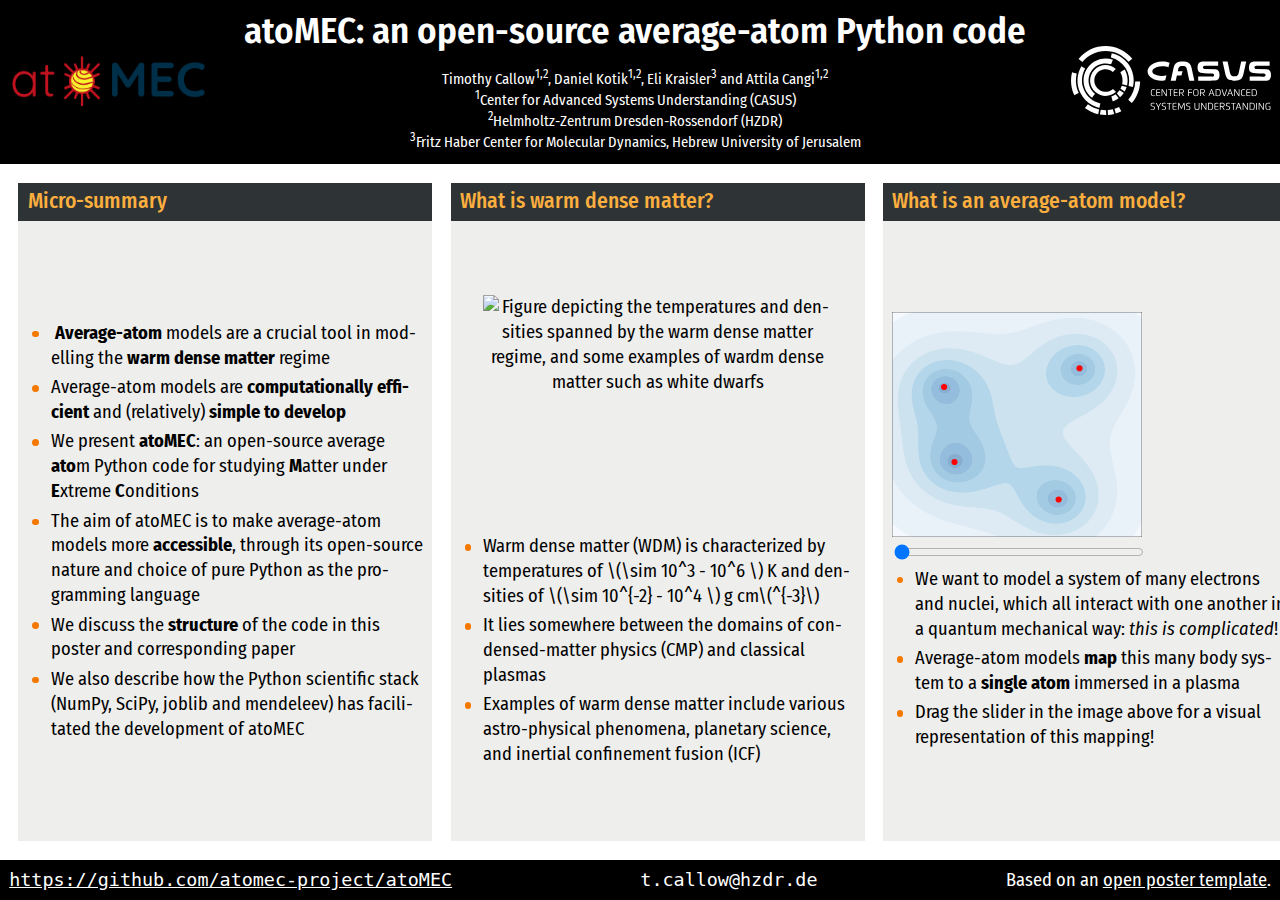
==== scipy-poster/atoMEC.html @ 8473c4ed "Rename index.html to atoMEC.html and update index" ====
<!DOCTYPE html>
<html lang="en">
  <head>
    <meta charset="utf-8">
    <title>atoMEC: an open-source average-atom Python code</title>
    <link rel="stylesheet" href="poster.css">
    <meta name="viewport" content="height=device-height, width=device-width, initial-scale=1">
    <!-- Based on a poster template from https://github.com/cpitclaudel/academic-poster-template -->

    <script type="text/javascript" id="MathJax-script" async src="https://cdn.jsdelivr.net/npm/mathjax@3/es5/tex-mml-chtml.js"></script>
    
    <link href="https://fonts.googleapis.com/css2?family=Fira+Sans+Condensed:ital,wght@0,400;0,500;0,600;0,700;1,400;1,500;1,600;1,700&amp;family=Ubuntu+Mono:ital,wght@0,400;0,700;1,400;1,700&amp;display=swap" rel="stylesheet">
    
    <style type="text/css">
      html { font-size: 1.15rem }
    </style>
  </head>

  <body vocab="http://schema.org/" typeof="ScholarlyArticle">
    <header role="banner">
      <aside>
	<a href="https://github.com/atomec-project/atoMEC"><img src="logos/atoMEC_horizontal1.png" alt="atoMEC logo" style="width:200px"></a>
      </aside>
      <div>
	<h1 property="headline">atoMEC: an open-source average-atom Python code</h1>
        <address>
	  <a property="author">Timothy Callow<sup>1,2</sup></1,2>, Daniel Kotik<sup>1,2</sup></1,2>, Eli Kraisler<sup>3</sup></3> and Attila Cangi<sup>1,2</sup></1,2>
<br />  <sup>1</sup><a property="sourceOrganization">Center for Advanced Systems Understanding (CASUS)</1>
<br />  <sup>2</sup><a property="sourceOrganization">Helmholtz-Zentrum Dresden-Rossendorf (HZDR)</2>
<br />  <sup>3</sup><a property="sourceOrganization">Fritz Haber Center for Molecular Dynamics, Hebrew University of Jerusalem</3>
</address>
<span class="publication-info">
  <span property="publisher">Unpublished</span>,
  <time pubdate property="datePublished" datetime="2020-09-08">September 8, 2020</time>
</span>
</div>
<aside>
  <a href="https://www.casus.science/"><img style="background: black; width:200px" src="logos/Logo_CASUS_weiss.svg" alt="CASUS logo"></a>
</aside>
</header>

<! -- Adam is really cool and he made this slider and I owe him a couple of beers -->
<main property="articleBody">




  <article>
    <header><h3>Micro-summary</h3></header>

    <ul>
      <li><strong> Average-atom </strong> models are a crucial tool in modelling the <strong> warm dense matter </strong> regime
      <li>Average-atom models are <strong> computationally efficient </strong> and (relatively) <strong> simple to develop </strong>
      <li>We present <strong>atoMEC</strong>: an open-source average <strong>ato</strong>m Python code for studying <strong>M</strong>atter under <strong>E</strong>xtreme <strong>C</strong>onditions
      <li>The aim of atoMEC is to make average-atom models more <strong>accessible</strong>, through its open-source nature and choice of pure Python as the programming language
      <li>We discuss the <strong>structure</strong> of the code in this poster and corresponding paper
      <li>We also describe how the Python scientific stack (NumPy, SciPy, joblib and mendeleev) has facilitated the development of atoMEC
    </ul>

  </article>

  <article><header><h3>What is warm dense matter?</h3></header>

    <figure>
      <img src="figures/WDM_figure.svg" width="350" alt="Figure depicting the temperatures and densities spanned by the warm dense matter regime, and some examples of wardm dense matter such as white dwarfs" style="width:350px">

    </figure>

      <ul>
	<li>Warm dense matter (WDM) is characterized by temperatures of \(\sim 10^3 - 10^6 \) K and densities of \(\sim 10^{-2} - 10^4 \) g cm\(^{-3}\)</li>
	<li>It lies somewhere between the domains of condensed-matter physics (CMP) and classical plasmas</li>
	<li>Examples of warm dense matter include various astro-physical phenomena, planetary science, and inertial confinement fusion (ICF)</li>
      </ul>    
  </article>

</article>




<article>
  <header><h3>What is an average-atom model?</h3></header>

    <body>

      <div>

	<div class="pictures" style="min-height: 230px; position: relative">
	  <img id="picture1" src="figures/voronoi_AA.svg"       width="250" style="position: absolute; clip: rect(0px,0px,auto,auto)" alt="Figure visualizing the average-atom concept"></img>
	  <img id="picture2" src="figures/voronoi_MB.svg"   width="250" style="position: absolute; clip: rect(0px,auto,auto,0px)" alt="Figure depecting a many-body system of interacting electrons and nuclei"></img>
	</div >

	<input
	  type="range"
	  min="0"
	  max="100"
	  value="0"
	  class="slider"
	  id="Range1"
	  style="width:250px"
	  onmousemove="handleSlideRange(this)"
	  onChange="handleSlideRange(this)"
	  >
	<ul>
	  <li>We want to model a system of many electrons and nuclei, which all interact with one another in a quantum mechanical way: <em>this is complicated</em>!
	  <li>Average-atom models <strong>map</strong> this many body system to a <strong>single atom</strong> immersed in a plasma</li>
	  <li>Drag the slider in the image above for a visual representation of this mapping!
	</ul>
      </div>
    </body>

</article>

<article>
  <header><h3>Structural markup</h3></header>

  <p>The following markup is useful to structure content blocks:</p>
  <ul>
    <li>
      <code>&lt;<a href="https://developer.mozilla.org/en-US/docs/Web/HTML/Element/p">p</a>&gt;</code>
      <p style="margin: 0">Paragraphs</p>
      <code>&lt;/<a href="https://developer.mozilla.org/en-US/docs/Web/HTML/Element/p">p</a>&gt;</code>
    </li>

    <li>
      <code>&lt;<a href="https://developer.mozilla.org/en-US/docs/Web/HTML/Element/ul">ul</a>&gt;</code>
      <ul>
	<li><code>&lt;<a href="https://developer.mozilla.org/en-US/docs/Web/HTML/Element/li">li</a>&gt;</code>…<code>&lt;/<a href="https://developer.mozilla.org/en-US/docs/Web/HTML/Element/li">li</a>&gt;</code></li>
      </ul>
      <code>&lt;/<a href="https://developer.mozilla.org/en-US/docs/Web/HTML/Element/ul">ul</a>&gt;</code> (Plain lists)
    </li>

    <li>
      <code>&lt;<a href="https://developer.mozilla.org/en-US/docs/Web/HTML/Element/ol">ol</a>&gt;</code>
      <ol>
	<li><code>&lt;<a href="https://developer.mozilla.org/en-US/docs/Web/HTML/Element/li">li</a>&gt;</code>…<code>&lt;/<a href="https://developer.mozilla.org/en-US/docs/Web/HTML/Element/li">li</a>&gt;</code></li>
      </ol>
      <code>&lt;/<a href="https://developer.mozilla.org/en-US/docs/Web/HTML/Element/ol">ol</a>&gt;</code> (Numbered lists)
    </li>

    <li>
      <code>&lt;<a href="https://developer.mozilla.org/en-US/docs/Web/HTML/Element/b">b</a>&gt;</code>
      <b>Call-outs (<i>alerts</i>)</b>
      <code>&lt;/<a href="https://developer.mozilla.org/en-US/docs/Web/HTML/Element/b">b</a>&gt;</code>
    </li>
  </ul>
</article>

<article>
  <header><h3>Inline markup</h3></header>
  <ul>
    <li>
      <code>&lt;<a href="https://developer.mozilla.org/en-US/docs/Web/HTML/Element/a">a</a> href="<var>url</var>"&gt;</code>
      <a href="url">Links</a>
      <code>&lt;/<a href="https://developer.mozilla.org/en-US/docs/Web/HTML/Element/a">a</a>&gt;</code>
    </li>

    <li>
      <code>&lt;<a href="https://developer.mozilla.org/en-US/docs/Web/HTML/Element/em">em</a>&gt;</code>
      <em>Emphasized text</em>
      <code>&lt;/<a href="https://developer.mozilla.org/en-US/docs/Web/HTML/Element/em">em</a>&gt;</code>
    </li>

    <li>
      <code>&lt;<a href="https://developer.mozilla.org/en-US/docs/Web/HTML/Element/strong">strong</a>&gt;</code>
      <strong>Important text</strong>
      <code>&lt;/<a href="https://developer.mozilla.org/en-US/docs/Web/HTML/Element/strong">strong</a>&gt;</code>
    </li>

    <li>
      <code>&lt;<a href="https://developer.mozilla.org/en-US/docs/Web/HTML/Element/i">i</a>&gt;</code>
      <i>Scientific terms, foreign words</i>
      <code>&lt;/<a href="https://developer.mozilla.org/en-US/docs/Web/HTML/Element/i">i</a>&gt;</code>
    </li>

    <li>
      <code>&lt;<a href="https://developer.mozilla.org/en-US/docs/Web/HTML/Element/var">var</a>&gt;</code>
      <var>Math variables, placeholders</var>
      <code>&lt;/<a href="https://developer.mozilla.org/en-US/docs/Web/HTML/Element/var">var</a>&gt;</code>
    </li>
  </ul>

  <b>Not sure which one to use? Check out <a href="https://developer.mozilla.org/en-US/docs/Web/HTML/Element/i">Mozilla's explanations</a>.  Using appropriate markup helps screen readers a lot.</b>
</article>

<article>
  <header><h3>Figures</h3></header>

  <p>Use the following code to insert a figure:</p>

  <pre>&lt;<a href="https://developer.mozilla.org/en-US/docs/Web/HTML/Element/figure">figure</a>&gt;
    <i>Figure contents:
      images (&lt;<a href="https://developer.mozilla.org/en-US/docs/Web/HTML/Element/img">img</a>&gt;, &lt;<a href="https://developer.mozilla.org/en-US/docs/Web/HTML/Element/object">object</a>&gt;),
      tables (&lt;<a href="https://developer.mozilla.org/en-US/docs/Web/HTML/Element/table">table</a>&gt;),
      quotes, …</i>
    &lt;<a href="https://developer.mozilla.org/en-US/docs/Web/HTML/Element/figcaption">figcaption</a>&gt;<i>Figure caption</i>&lt;/<a href="https://developer.mozilla.org/en-US/docs/Web/HTML/Element/figcaption">figcaption</a>&gt;
    &lt;/<a href="https://developer.mozilla.org/en-US/docs/Web/HTML/Element/figure">figure</a>&gt;</pre>

  <hr/>

  <figure>
    <img src="https://www.w3.org/html/logo/downloads/HTML5_Logo.svg" width="197" height="64" alt="An orange shield with a white 5 emblazoned on it and the letters HTML above it.">

    <figcaption>The HTML5 logo (<i>Source: <a href="https://www.w3.org/html/logo/">W3C</a></i>)</figcaption>
  </figure>
</article>

<article>
  <header><h3>Images</h3></header>

  <p>Use the following code to include an image:</p>

  <pre class="justify-center">&lt;<a href="https://developer.mozilla.org/en-US/docs/Web/HTML/Element/img">img</a> src="<var>source url</var>"
    alt="<var>image description</var>"&gt;</pre>

  <p>Prefer scalable images (SVG) for technical drawings and figures.</p>

  <small>Most technical drawing software supports saving as SVG; if yours does not, you can typically save to PDF, which can then easily be <a href="https://superuser.com/questions/381125/how-do-i-convert-an-svg-to-a-pdf-on-linux">converted to SVG</a> (this is useful for TikZ diagrams in particular).</small>

  <p>Make sure to include an <code>alt</code> attribute: it will be read by assistive technology and displayed while the image is loading
  </p>
</article>


<article>
  <header><h3>Using this template</h3></header>

  <body>


    <figure>
    <div class="slidecontainer">
      <div><img src="figures/He_dos_1.svg" alt="" id="img_adam" width="350" style="width:350px"></div>
      <div><input type="range" min="1" max="7" value="1" class="slider" id="Range2" style="width:350px"></div>
      <div><p>Density: <span id="value"></span> g cm\(^{-3}\)</p></div>
      <figcaption>Testing something</figcaption>
   </figure>

    </div>    

    <script src="scripts/script1.js"></script>
    <script src="scripts/script2.js"></script>




  </body>

</article>	      

<article>
  <header><h3>Mathematics</h3></header>

  <p>This poster template loads <a href="https://www.mathjax.org/">MathJax</a> by default, so you can include inline math in backslash-parentheses <code>\( … \)</code> and display math in backslash-brackets <code>\[ … \]</code>:</p>

  <p class="center">\((\lambda x. e) v \downarrow e[x/v]\) (β-reduction)</p>

  \[\frac
  {\langle \mathtt{expr}, s\rangle \Downarrow v}
  {\langle \mathtt{var := expr}, s\rangle \downarrow s\left[\mathtt{var} \leftarrow v\right]}
  \small{\text{Assign}}\]

  <p>Using MathJax allows users of assistive technology to browse the equations.</p>
</article>

<article>
  <header><h3>Additional styling</h3></header>

  <p>The template's stylesheet defines a few extra CSS classes:</p>

  <p class="boxed center"><code>.center</code><br/>
    (horizontally centered text)</p>



  
  <p class="boxed justify-center"><code>.justify-center</code><br/>
    (horizontally centered block)</p>

  <div class="boxed center">
    <div class="center columns" style="height: 3em">
      <code style="align-self: start">.columns-top</code>
      <code style="align-self: center">.columns-center</code>
      <code style="align-self: end">.columns-bottom</code>
    </div>
    <span>(columns)</span>
  </div>

  <small>To customize column widths, use <a href="https://developer.mozilla.org/en-US/docs/Web/CSS/grid-template-columns"><code>grid-template-columns</code></a>; for example, for 40%/60% widths, use the following snippet:
    <pre class="center">style="grid-template-columns: 40fr 60fr"</pre>
  </small>
</article>

<figure style="flex-grow: 9999999">
  <img style="width: 70%" src="logo.svg" alt="Project logo" />
  <figcaption>A stand-alone figure to fill the remaining space.</figcaption>
</figure>
</main>

<footer>
  <address class="monospace">  <a href="https://github.com/atomec-project/atoMEC">https://github.com/atomec-project/atoMEC</a>
  </address>
  <address class="monospace">  t.callow@hzdr.de
  </address>
  <span class="credits">
    Based on an <a href="https://github.com/cpitclaudel/academic-poster-template">open poster template</a>.
  </span>
</footer>
</body>
</html>
---- scipy-poster/poster.css ----
/*
Copyright © 2020 Clément Pit-Claudel
https://github.com/cpitclaudel/academic-poster-template

Permission is hereby granted, free of charge, to any person obtaining a copy of this software and associated documentation files (the “Software”), to deal in the Software without restriction, including without limitation the rights to use, copy, modify, merge, publish, distribute, sublicense, and/or sell copies of the Software, and to permit persons to whom the Software is furnished to do so, subject to the following conditions:

The above copyright notice and this permission notice shall be included in all copies or substantial portions of the Software.

THE SOFTWARE IS PROVIDED “AS IS”, WITHOUT WARRANTY OF ANY KIND, EXPRESS OR IMPLIED, INCLUDING BUT NOT LIMITED TO THE WARRANTIES OF MERCHANTABILITY, FITNESS FOR A PARTICULAR PURPOSE AND NONINFRINGEMENT. IN NO EVENT SHALL THE AUTHORS OR COPYRIGHT HOLDERS BE LIABLE FOR ANY CLAIM, DAMAGES OR OTHER LIABILITY, WHETHER IN AN ACTION OF CONTRACT, TORT OR OTHERWISE, ARISING FROM, OUT OF OR IN CONNECTION WITH THE SOFTWARE OR THE USE OR OTHER DEALINGS IN THE SOFTWARE.
*/
a {
  color: inherit;
}
address {
  font-style: normal;
}
h1,
h2,
h3 {
  margin: 0;
}
pre,
code,
samp,
.monospace {
  font-family: "Ubuntu Mono", monospace;
}
b {
  display: block;
  text-align: center;
  font-weight: 500;
}
@media all and (min-width: 60rem) {
  body {
    display: grid;
    grid-template-rows: auto 1fr auto;
  }
  body > header,
  body > footer {
    grid-auto-flow: column;
    justify-content: space-between;
  }
  body > header {
    grid-template-columns: auto 1fr auto;
  }
  main {
    align-content: flex-start;
    display: flex;
    flex-direction: column;
    flex-wrap: wrap;
    overflow: auto;
    padding: 0.5rem;
  }
  main::after {
    content: " ";
    display: block;
    flex-basis: 100%;
    width: 0.5rem;
  }
  main > * {
    flex-grow: 1;
    margin: 0.5rem;
    max-width: 30rem;
    min-width: 22.5rem;
    width: 24%;
    width: calc(100% / 4 - 1rem);
  }
}
@media not all and (min-width: 60rem) {
  body > header,
  body > footer {
    grid-auto-flow: row;
    justify-content: center;
  }
  body > header > div {
    margin-bottom: 0.75rem;
  }
  main > * {
    margin: 1rem;
  }
  article {
    overflow-x: auto;
    overflow-y: hidden;
  }
}
html,
body {
  height: 100%;
  width: 100%;
}
body {
  font-family: 'Fira Sans Condensed', 'Fira Sans', sans-serif;
  margin: 0;
}
body > header {
  align-items: center;
  background: black;
  color: white;
  display: grid;
  grid-gap: 0.5rem;
  padding: 0.5rem;
  text-align: center;
}
body > footer {
  align-items: center;
  background: black;
  color: white;
  display: grid;
  grid-gap: 0.5rem;
  padding: 0.5rem;
  text-align: center;
}
body > header {
  font-size: 80%;
}
body > header img {
  max-height: 5rem;
}
body > header h1 {
  font-size: 2rem;
  font-weight: 600;
}
body > header h2 {
  font-size: 1.15rem;
  font-weight: 500;
}
body > header address {
  margin-bottom: 0.25rem;
  margin-top: 0.75rem;
}
body > header .publication-info {
  display: none;
}
body > header time {
  margin-top: 0.25rem;
}
main {
  box-sizing: border-box;
  min-height: 0;
}
main > * {
  box-sizing: border-box;
}
main > figure {
  align-content: center;
  display: grid;
}
main img,
main object {
  justify-self: center;
  max-width: 100%;
  vertical-align: middle;
}
main figure {
  text-align: center;
}
main figure img {
  width: 100%;
}
main figure img:first-of-type:last-of-type,
main figure object:first-of-type:last-of-type {
  display: block;
  margin: auto;
}
main figure figcaption {
  display: block;
  margin-top: 0.5rem;
}
article {
  align-content: stretch;
  align-items: center;
  background: #eeeeec;
  display: grid;
  grid-gap: 0.5rem;
  grid-template-rows: min-content;
  hyphens: auto;
  line-height: 1.35;
  padding: 0 0.5rem 0.5rem 0.5rem;
}
article > header {
  background: #2e3436;
  color: #fcaf3e;
  margin: 0 -0.5rem 0 -0.5rem;
  padding: 0.25rem 0.5rem;
}
article > header > h3 {
  font-weight: 500;
}
article p,
article ul,
article ol,
article pre,
article div,
article figure,
article hr {
  margin: 0;
}
article pre {
  overflow-x: auto;
  overflow-y: hidden;
  max-width: 100%;
}
article hr {
  border-width: thin 0 0 0;
}
article ul,
article ol {
  padding: 0;
}
article ul > li,
article ol > li {
  list-style-type: none;
  margin-left: 1.25em;
  margin-bottom: 0.25rem;
}
article ul > li::before,
article ol > li::before {
  display: inline-block;
  margin-left: -1em;
}
article ul > li:last-child,
article ol > li:last-child {
  margin-bottom: 0;
}
article ol {
  counter-reset: item;
}
article ol > li::before {
  content: counter(item) ". ";
  counter-increment: item;
  font-weight: 500;
  width: 1em;
}
article ul > li::before {
  background: #f57900;
  border-radius: 100%;
  content: " ";
  height: 0.35em;
  vertical-align: middle;
  width: 0.35em;
  margin-right: 0.65em;
}
article ul.inline {
  padding-left: 0;
  display: flex;
  flex-wrap: wrap;
  justify-content: space-around;
}
article ul.inline li {
  display: inline;
  margin: 0.25em 0.5em;
  padding: 0;
}
article ul.inline li::before {
  display: none;
}
.boxed {
  border: thin solid #f57900;
  padding: 0.25rem;
}
.center {
  text-align: center;
}
.justify-center {
  justify-self: center;
}
.align-center {
  align-self: center;
}
.xxs {
  font-size: xx-small;
}
.xs {
  font-size: x-small;
}
.small {
  font-size: small;
}
.medium {
  font-size: medium;
}
.large {
  font-size: large;
}
.xl {
  font-size: x-large;
}
.xxl {
  font-size: xx-large;
}
.xxxl {
  font-size: xxx-large;
}
.columns,
.columns-top,
.columns-center,
.columns-bottom {
  display: grid;
  grid-auto-flow: column;
  grid-gap: 0.5rem;
}
.columns-top {
  align-items: start;
}
.columns-center {
  align-items: center;
}
.columns-bottom {
  align-items: end;
}
br.qquad {
  content: " ";
  margin-right: 4em;
}
.separator:empty {
  display: block;
}
.contents {
  display: contents;
}
mjx-container,
.MJXc-display,
.MJXp-display,
.MathJax_Display,
.MathJax_Preview,
.MathJax_SVG_Display,
.MathJax_SVG_Preview,
.MathJax_PHTML_Display,
.MathJax_PHTML_Preview,
.MathJax_MathML {
  margin: 0 !important;
  overflow-x: auto;
  overflow-y: hidden;
}
.MathJax_Preview:empty {
  display: none;
}
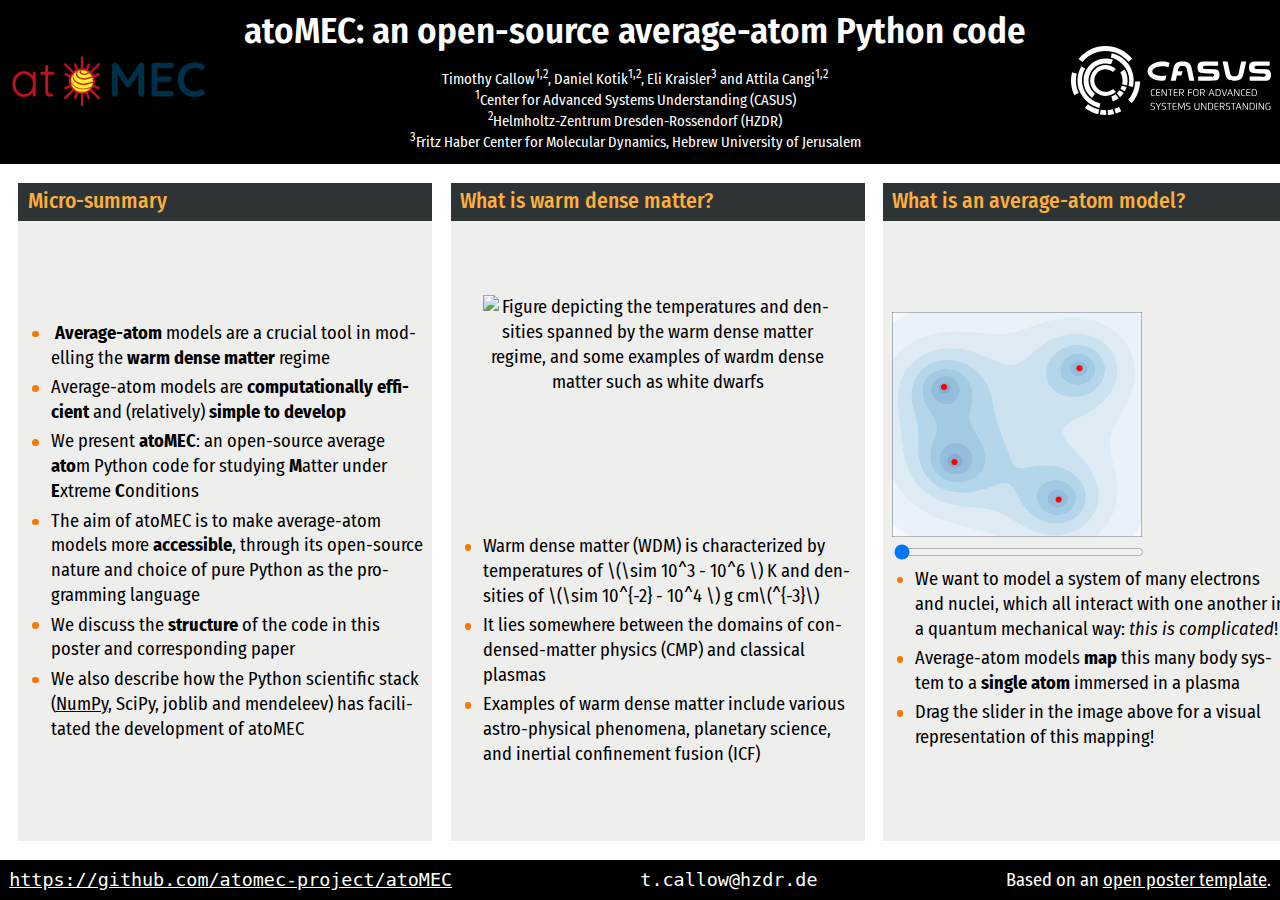
==== commit 0825d302: "Add atoMEC.Atom block" ====
--- a/scipy-poster/atoMEC.html
+++ b/scipy-poster/atoMEC.html
@@ -54,7 +54,7 @@
       <li>We present <strong>atoMEC</strong>: an open-source average <strong>ato</strong>m Python code for studying <strong>M</strong>atter under <strong>E</strong>xtreme <strong>C</strong>onditions
       <li>The aim of atoMEC is to make average-atom models more <strong>accessible</strong>, through its open-source nature and choice of pure Python as the programming language
       <li>We discuss the <strong>structure</strong> of the code in this poster and corresponding paper
-      <li>We also describe how the Python scientific stack (NumPy, SciPy, joblib and mendeleev) has facilitated the development of atoMEC
+      <li>We also describe how the Python scientific stack (<a href="https://numpy.org/">NumPy</a>, SciPy, joblib and mendeleev) has facilitated the development of atoMEC
     </ul>
 
   </article>
@@ -112,75 +112,46 @@
 </article>
 
 <article>
-  <header><h3>Structural markup</h3></header>
-
-  <p>The following markup is useful to structure content blocks:</p>
-  <ul>
-    <li>
-      <code>&lt;<a href="https://developer.mozilla.org/en-US/docs/Web/HTML/Element/p">p</a>&gt;</code>
-      <p style="margin: 0">Paragraphs</p>
-      <code>&lt;/<a href="https://developer.mozilla.org/en-US/docs/Web/HTML/Element/p">p</a>&gt;</code>
-    </li>
-
-    <li>
-      <code>&lt;<a href="https://developer.mozilla.org/en-US/docs/Web/HTML/Element/ul">ul</a>&gt;</code>
-      <ul>
-	<li><code>&lt;<a href="https://developer.mozilla.org/en-US/docs/Web/HTML/Element/li">li</a>&gt;</code>…<code>&lt;/<a href="https://developer.mozilla.org/en-US/docs/Web/HTML/Element/li">li</a>&gt;</code></li>
-      </ul>
-      <code>&lt;/<a href="https://developer.mozilla.org/en-US/docs/Web/HTML/Element/ul">ul</a>&gt;</code> (Plain lists)
-    </li>
-
-    <li>
-      <code>&lt;<a href="https://developer.mozilla.org/en-US/docs/Web/HTML/Element/ol">ol</a>&gt;</code>
-      <ol>
-	<li><code>&lt;<a href="https://developer.mozilla.org/en-US/docs/Web/HTML/Element/li">li</a>&gt;</code>…<code>&lt;/<a href="https://developer.mozilla.org/en-US/docs/Web/HTML/Element/li">li</a>&gt;</code></li>
-      </ol>
-      <code>&lt;/<a href="https://developer.mozilla.org/en-US/docs/Web/HTML/Element/ol">ol</a>&gt;</code> (Numbered lists)
-    </li>
-
-    <li>
-      <code>&lt;<a href="https://developer.mozilla.org/en-US/docs/Web/HTML/Element/b">b</a>&gt;</code>
-      <b>Call-outs (<i>alerts</i>)</b>
-      <code>&lt;/<a href="https://developer.mozilla.org/en-US/docs/Web/HTML/Element/b">b</a>&gt;</code>
-    </li>
-  </ul>
-</article>
-
-<article>
-  <header><h3>Inline markup</h3></header>
-  <ul>
-    <li>
-      <code>&lt;<a href="https://developer.mozilla.org/en-US/docs/Web/HTML/Element/a">a</a> href="<var>url</var>"&gt;</code>
-      <a href="url">Links</a>
-      <code>&lt;/<a href="https://developer.mozilla.org/en-US/docs/Web/HTML/Element/a">a</a>&gt;</code>
-    </li>
-
-    <li>
-      <code>&lt;<a href="https://developer.mozilla.org/en-US/docs/Web/HTML/Element/em">em</a>&gt;</code>
-      <em>Emphasized text</em>
-      <code>&lt;/<a href="https://developer.mozilla.org/en-US/docs/Web/HTML/Element/em">em</a>&gt;</code>
-    </li>
-
-    <li>
-      <code>&lt;<a href="https://developer.mozilla.org/en-US/docs/Web/HTML/Element/strong">strong</a>&gt;</code>
-      <strong>Important text</strong>
-      <code>&lt;/<a href="https://developer.mozilla.org/en-US/docs/Web/HTML/Element/strong">strong</a>&gt;</code>
-    </li>
-
-    <li>
-      <code>&lt;<a href="https://developer.mozilla.org/en-US/docs/Web/HTML/Element/i">i</a>&gt;</code>
-      <i>Scientific terms, foreign words</i>
-      <code>&lt;/<a href="https://developer.mozilla.org/en-US/docs/Web/HTML/Element/i">i</a>&gt;</code>
-    </li>
-
-    <li>
-      <code>&lt;<a href="https://developer.mozilla.org/en-US/docs/Web/HTML/Element/var">var</a>&gt;</code>
-      <var>Math variables, placeholders</var>
-      <code>&lt;/<a href="https://developer.mozilla.org/en-US/docs/Web/HTML/Element/var">var</a>&gt;</code>
-    </li>
-  </ul>
-
-  <b>Not sure which one to use? Check out <a href="https://developer.mozilla.org/en-US/docs/Web/HTML/Element/i">Mozilla's explanations</a>.  Using appropriate markup helps screen readers a lot.</b>
+  <header><h3>Average-atom models: considerations</h3></header>
+
+  An average-atom calculation typically requires the following considerations:
+  
+  <p class="boxed center">
+    <strong>Physical conditions</strong>
+    <p>What are the <strong>temperature</strong> and <strong>density</strong> of the system I want to simulate?
+  </p>
+
+  <p class="boxed center">
+    <strong>Properties desired</strong>
+    <p>What properties do I want to know? For example, the pressure, ionization degree or conductivity.</p>
+  </p>
+
+  <p class="boxed center">
+    <strong>Model and approximations</strong>
+    <p>For example: What boundary conditions should I use? How should I treat delocalized electrons?</p>
+  </p>
+
+  <p class="boxed center">
+    <strong>Algorithms and numerics</strong>
+    <p>For example: What method should I use to solve the PDEs? How large should my numerical grid be?</p>
+  </p>  
+  
+</article>
+
+
+<article>
+  <header><h3>Physical conditions: <code>atoMEC.Atom</code></h3></header>
+
+  <p>In atoMEC, the choice of density and temperature is handled by the <a href="https://atomec-project.github.io/atoMEC/api/atoMEC.html#atoMEC.Atom"><code>atoMEC.Atom</code></a> class.</p>
+
+  <p>Consider Aluminium at its normal metallic density (2.7 g cm\(^{-3}\)) and room temperature (300 K). We initialize this as:</p>
+
+<div class="highlight"><pre><span></span><span class="kn">from</span> <span class="nn">atoMEC</span> <span class="kn">import</span> <span class="n">Atom</span>
+
+<span class="n">Al_atom</span> <span class="o">=</span> <span class="n">Atom</span><span class="p">(</span><span class="s2">&quot;Al&quot;</span><span class="p">,</span> <span class="mi">300</span><span class="p">,</span> <span class="n">density</span><span class="o">=</span><span class="mf">2.7</span><span class="p">,</span>
+		<span class="n">units_temp</span><span class="o">=</span><span class="s2">&quot;K&quot;</span><span class="p">)</span>
+</pre></div>
+
 </article>
 
 <article>
--- a/scipy-poster/poster.css
+++ b/scipy-poster/poster.css
@@ -335,3 +335,77 @@
 .MathJax_Preview:empty {
   display: none;
 }
+
+pre { line-height: 125%; }
+td.linenos .normal { color: inherit; background-color: transparent; padding-left: 5px; padding-right: 5px; }
+span.linenos { color: inherit; background-color: transparent; padding-left: 5px; padding-right: 5px; }
+td.linenos .special { color: #000000; background-color: #ffffc0; padding-left: 5px; padding-right: 5px; }
+span.linenos.special { color: #000000; background-color: #ffffc0; padding-left: 5px; padding-right: 5px; }
+.hll { background-color: #ffffcc }
+.c { color: #408080; font-style: italic } /* Comment */
+.err { border: 1px solid #FF0000 } /* Error */
+.k { color: #008000; font-weight: bold } /* Keyword */
+.o { color: #666666 } /* Operator */
+.ch { color: #408080; font-style: italic } /* Comment.Hashbang */
+.cm { color: #408080; font-style: italic } /* Comment.Multiline */
+.cp { color: #BC7A00 } /* Comment.Preproc */
+.cpf { color: #408080; font-style: italic } /* Comment.PreprocFile */
+.c1 { color: #408080; font-style: italic } /* Comment.Single */
+.cs { color: #408080; font-style: italic } /* Comment.Special */
+.gd { color: #A00000 } /* Generic.Deleted */
+.ge { font-style: italic } /* Generic.Emph */
+.gr { color: #FF0000 } /* Generic.Error */
+.gh { color: #000080; font-weight: bold } /* Generic.Heading */
+.gi { color: #00A000 } /* Generic.Inserted */
+.go { color: #888888 } /* Generic.Output */
+.gp { color: #000080; font-weight: bold } /* Generic.Prompt */
+.gs { font-weight: bold } /* Generic.Strong */
+.gu { color: #800080; font-weight: bold } /* Generic.Subheading */
+.gt { color: #0044DD } /* Generic.Traceback */
+.kc { color: #008000; font-weight: bold } /* Keyword.Constant */
+.kd { color: #008000; font-weight: bold } /* Keyword.Declaration */
+.kn { color: #008000; font-weight: bold } /* Keyword.Namespace */
+.kp { color: #008000 } /* Keyword.Pseudo */
+.kr { color: #008000; font-weight: bold } /* Keyword.Reserved */
+.kt { color: #B00040 } /* Keyword.Type */
+.m { color: #666666 } /* Literal.Number */
+.s { color: #BA2121 } /* Literal.String */
+.na { color: #7D9029 } /* Name.Attribute */
+.nb { color: #008000 } /* Name.Builtin */
+.nc { color: #0000FF; font-weight: bold } /* Name.Class */
+.no { color: #880000 } /* Name.Constant */
+.nd { color: #AA22FF } /* Name.Decorator */
+.ni { color: #999999; font-weight: bold } /* Name.Entity */
+.ne { color: #D2413A; font-weight: bold } /* Name.Exception */
+.nf { color: #0000FF } /* Name.Function */
+.nl { color: #A0A000 } /* Name.Label */
+.nn { color: #0000FF; font-weight: bold } /* Name.Namespace */
+.nt { color: #008000; font-weight: bold } /* Name.Tag */
+.nv { color: #19177C } /* Name.Variable */
+.ow { color: #AA22FF; font-weight: bold } /* Operator.Word */
+.w { color: #bbbbbb } /* Text.Whitespace */
+.mb { color: #666666 } /* Literal.Number.Bin */
+.mf { color: #666666 } /* Literal.Number.Float */
+.mh { color: #666666 } /* Literal.Number.Hex */
+.mi { color: #666666 } /* Literal.Number.Integer */
+.mo { color: #666666 } /* Literal.Number.Oct */
+.sa { color: #BA2121 } /* Literal.String.Affix */
+.sb { color: #BA2121 } /* Literal.String.Backtick */
+.sc { color: #BA2121 } /* Literal.String.Char */
+.dl { color: #BA2121 } /* Literal.String.Delimiter */
+.sd { color: #BA2121; font-style: italic } /* Literal.String.Doc */
+.s2 { color: #BA2121 } /* Literal.String.Double */
+.se { color: #BB6622; font-weight: bold } /* Literal.String.Escape */
+.sh { color: #BA2121 } /* Literal.String.Heredoc */
+.si { color: #BB6688; font-weight: bold } /* Literal.String.Interpol */
+.sx { color: #008000 } /* Literal.String.Other */
+.sr { color: #BB6688 } /* Literal.String.Regex */
+.s1 { color: #BA2121 } /* Literal.String.Single */
+.ss { color: #19177C } /* Literal.String.Symbol */
+.bp { color: #008000 } /* Name.Builtin.Pseudo */
+.fm { color: #0000FF } /* Name.Function.Magic */
+.vc { color: #19177C } /* Name.Variable.Class */
+.vg { color: #19177C } /* Name.Variable.Global */
+.vi { color: #19177C } /* Name.Variable.Instance */
+.vm { color: #19177C } /* Name.Variable.Magic */
+.il { color: #666666 } /* Literal.Number.Integer.Long */
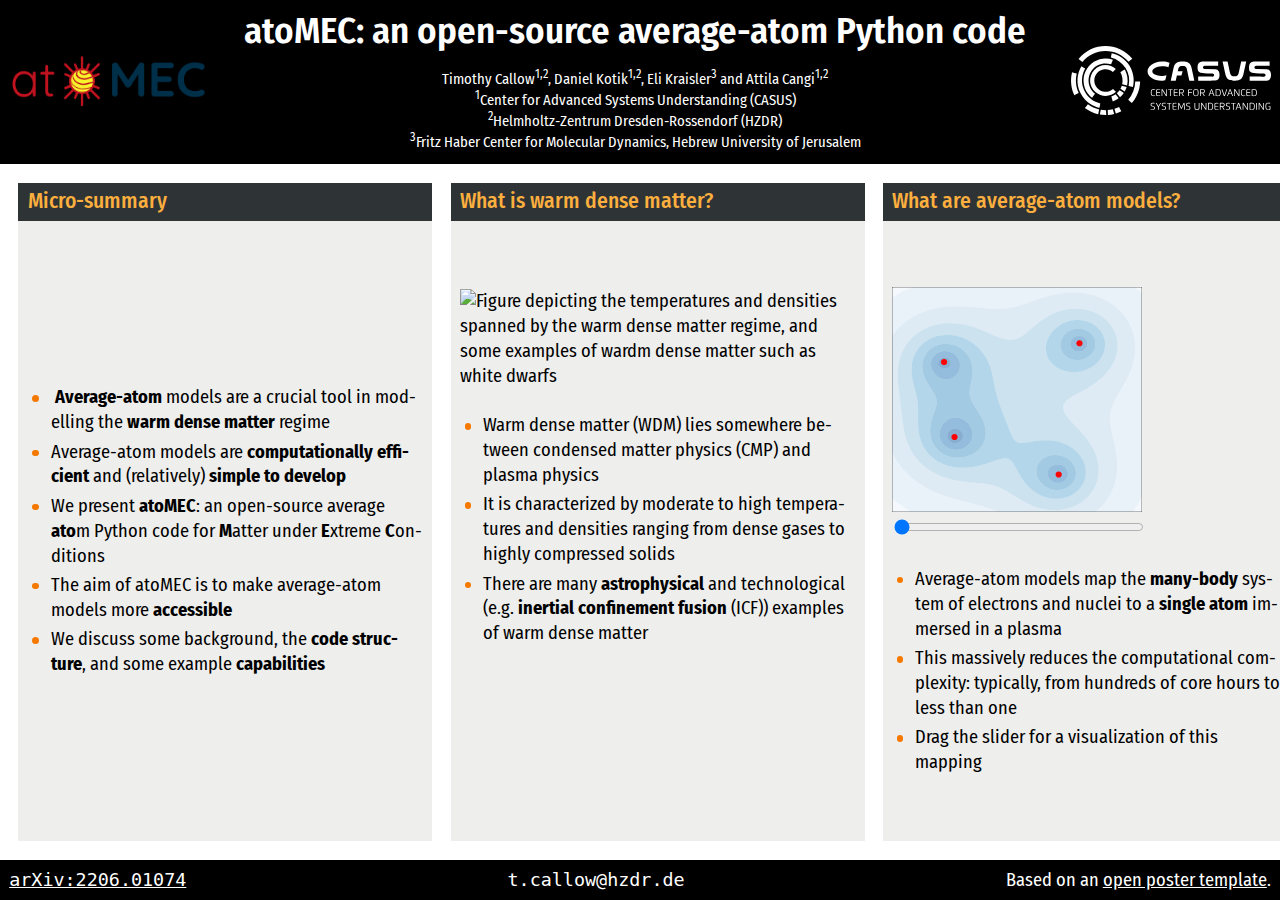
==== commit 809b7698: "Many updates to poster" ====
--- a/scipy-poster/atoMEC.html
+++ b/scipy-poster/atoMEC.html
@@ -49,48 +49,38 @@
     <header><h3>Micro-summary</h3></header>
 
     <ul>
-      <li><strong> Average-atom </strong> models are a crucial tool in modelling the <strong> warm dense matter </strong> regime
-      <li>Average-atom models are <strong> computationally efficient </strong> and (relatively) <strong> simple to develop </strong>
-      <li>We present <strong>atoMEC</strong>: an open-source average <strong>ato</strong>m Python code for studying <strong>M</strong>atter under <strong>E</strong>xtreme <strong>C</strong>onditions
-      <li>The aim of atoMEC is to make average-atom models more <strong>accessible</strong>, through its open-source nature and choice of pure Python as the programming language
-      <li>We discuss the <strong>structure</strong> of the code in this poster and corresponding paper
-      <li>We also describe how the Python scientific stack (<a href="https://numpy.org/">NumPy</a>, SciPy, joblib and mendeleev) has facilitated the development of atoMEC
+      <li><strong> Average-atom </strong> models are a crucial tool in modelling the <strong> warm dense matter </strong> regime</li>
+      <li>Average-atom models are <strong> computationally efficient </strong> and (relatively) <strong> simple to develop </strong></li>
+      <li>We present <strong>atoMEC</strong>: an open-source average <strong>ato</strong>m Python code for <strong>M</strong>atter under <strong>E</strong>xtreme <strong>C</strong>onditions</li>
+      <li>The aim of atoMEC is to make average-atom models more <strong>accessible</strong></li>
+      <li>We discuss some background, the <strong>code structure</strong>, and some example <strong>capabilities</strong>
     </ul>
 
   </article>
 
   <article><header><h3>What is warm dense matter?</h3></header>
 
-    <figure>
-      <img src="figures/WDM_figure.svg" width="350" alt="Figure depicting the temperatures and densities spanned by the warm dense matter regime, and some examples of wardm dense matter such as white dwarfs" style="width:350px">
-
-    </figure>
-
-      <ul>
-	<li>Warm dense matter (WDM) is characterized by temperatures of \(\sim 10^3 - 10^6 \) K and densities of \(\sim 10^{-2} - 10^4 \) g cm\(^{-3}\)</li>
-	<li>It lies somewhere between the domains of condensed-matter physics (CMP) and classical plasmas</li>
-	<li>Examples of warm dense matter include various astro-physical phenomena, planetary science, and inertial confinement fusion (ICF)</li>
-      </ul>    
-  </article>
-
-</article>
-
-
-
-
-<article>
-  <header><h3>What is an average-atom model?</h3></header>
-
-    <body>
-
-      <div>
-
-	<div class="pictures" style="min-height: 230px; position: relative">
-	  <img id="picture1" src="figures/voronoi_AA.svg"       width="250" style="position: absolute; clip: rect(0px,0px,auto,auto)" alt="Figure visualizing the average-atom concept"></img>
-	  <img id="picture2" src="figures/voronoi_MB.svg"   width="250" style="position: absolute; clip: rect(0px,auto,auto,0px)" alt="Figure depecting a many-body system of interacting electrons and nuclei"></img>
-	</div >
-
-	<input
+    
+  <div>
+    <img src="figures/WDM_figure.svg" width="350" alt="Figure depicting the temperatures and densities spanned by the warm dense matter regime, and some examples of wardm dense matter such as white dwarfs" style="width:350px">
+    <br><br>
+	<ul>
+	  <li>Warm dense matter (WDM) lies somewhere between condensed matter physics (CMP) and plasma physics</li>
+	  <li>It is characterized by moderate to high temperatures and densities ranging from dense gases to highly compressed solids
+	  <li>There are many <strong>astrophysical</strong> and technological (e.g. <strong>inertial confinement fusion</strong> (ICF)) examples of warm dense matter
+	</ul>
+      </div>
+</p>
+
+</article>
+
+<article><header><h3>What are average-atom models?</h3></header>      
+<div>
+      <div class="pictures" style="min-height: 230px; position: relative">
+	<img id="picture1" src="figures/voronoi_AA.svg"       width="250" style="position: absolute; clip: rect(0px,0px,auto,auto)" alt="Figure visualizing the average-atom concept"></img>
+	<img id="picture2" src="figures/voronoi_MB.svg"   width="250" style="position: absolute; clip: rect(0px,auto,auto,0px)" alt="Figure depecting a many-body system of interacting electrons and nuclei"></img>
+      </div >
+      <input
 	  type="range"
 	  min="0"
 	  max="100"
@@ -100,40 +90,43 @@
 	  style="width:250px"
 	  onmousemove="handleSlideRange(this)"
 	  onChange="handleSlideRange(this)"
-	  >
+	>
+      <br><br>
 	<ul>
-	  <li>We want to model a system of many electrons and nuclei, which all interact with one another in a quantum mechanical way: <em>this is complicated</em>!
-	  <li>Average-atom models <strong>map</strong> this many body system to a <strong>single atom</strong> immersed in a plasma</li>
-	  <li>Drag the slider in the image above for a visual representation of this mapping!
+	  <li>Average-atom models map the <strong> many-body</strong> system of electrons and nuclei to a <strong>single atom</strong> immersed in a plasma</li>
+	  <li>This massively reduces the computational complexity: typically, from hundreds of core hours to less than one
+	  <li>Drag the slider for a visualization of this mapping</li>
 	</ul>
-      </div>
-    </body>
-
-</article>
-
-<article>
-  <header><h3>Average-atom models: considerations</h3></header>
-
-  An average-atom calculation typically requires the following considerations:
-  
+</div>
+
+</article>
+
+<article>
+  <header><h3>Average-atom calculation: theory</h3></header>
+  <ul>
+    <li>The main step in an average-atom calculation is the minimization of the <strong>grand free energy</strong></li>
+    <li>This minimization follows an iterative process known as a <strong>self-consistent field</strong> procedure</li>
+    <li>This gives access to the electronic <strong>wave-functions</strong> and associated quantities such as their <strong>energies</strong> and the total electron <strong>density</strong></li>
+    <li>These can be used either directly or with some post-processing to calculate properties of interest such as the <strong>pressure</strong> or the <strong>ionization degree</strong></li>
+  </ul>
+</article>
+
+<article>
+  <header><h3>Average-atom calculation: considerations</h3></header>
+  The minimization of the grand free energy requires the following considerations:
   <p class="boxed center">
     <strong>Physical conditions</strong>
-    <p>What are the <strong>temperature</strong> and <strong>density</strong> of the system I want to simulate?
-  </p>
-
-  <p class="boxed center">
-    <strong>Properties desired</strong>
-    <p>What properties do I want to know? For example, the pressure, ionization degree or conductivity.</p>
+    <p>What is the <strong>temperature</strong> and the <strong>density</strong> of my material?</p>
   </p>
 
   <p class="boxed center">
     <strong>Model and approximations</strong>
-    <p>For example: What boundary conditions should I use? How should I treat delocalized electrons?</p>
+    <p>For example: What boundary conditions should I use? How should I treat delocalized (unbound) electrons?</p>
   </p>
 
   <p class="boxed center">
     <strong>Algorithms and numerics</strong>
-    <p>For example: What method should I use to solve the PDEs? How large should my numerical grid be?</p>
+    <p>For example: How large should my grid be? How should I solve the differential equations?</p>
   </p>  
   
 </article>
@@ -142,82 +135,116 @@
 <article>
   <header><h3>Physical conditions: <code>atoMEC.Atom</code></h3></header>
 
+  <div>
   <p>In atoMEC, the choice of density and temperature is handled by the <a href="https://atomec-project.github.io/atoMEC/api/atoMEC.html#atoMEC.Atom"><code>atoMEC.Atom</code></a> class.</p>
-
-  <p>Consider Aluminium at its normal metallic density (2.7 g cm\(^{-3}\)) and room temperature (300 K). We initialize this as:</p>
-
-<div class="highlight"><pre><span></span><span class="kn">from</span> <span class="nn">atoMEC</span> <span class="kn">import</span> <span class="n">Atom</span>
-
-<span class="n">Al_atom</span> <span class="o">=</span> <span class="n">Atom</span><span class="p">(</span><span class="s2">&quot;Al&quot;</span><span class="p">,</span> <span class="mi">300</span><span class="p">,</span> <span class="n">density</span><span class="o">=</span><span class="mf">2.7</span><span class="p">,</span>
-		<span class="n">units_temp</span><span class="o">=</span><span class="s2">&quot;K&quot;</span><span class="p">)</span>
+<br>
+  <p>Consider Aluminium at its normal metallic density (2.7 g cm\(^{-3}\)) and room temperature (300 K):</p>
+
+<div class="highlight"><pre><span>  
+<span class="n">Al_atom</span> <span class="o">=</span> <span class="n">atoMEC.Atom</span><span class="p">(</span>
+    <span class="s2">&quot;Al&quot;</span><span class="p">,</span>
+    <span class="mi">300</span><span class="p">,</span>
+    <span class="n">density</span><span class="o">=</span><span class="mf">2.7</span><span class="p">,</span>
+    <span class="n">units_temp</span><span class="o">=</span><span class="s2">&quot;K&quot;</span><span class="p">,</span>
+<span class="p">)</span>
 </pre></div>
-
-</article>
-
-<article>
-  <header><h3>Figures</h3></header>
-
-  <p>Use the following code to insert a figure:</p>
-
-  <pre>&lt;<a href="https://developer.mozilla.org/en-US/docs/Web/HTML/Element/figure">figure</a>&gt;
-    <i>Figure contents:
-      images (&lt;<a href="https://developer.mozilla.org/en-US/docs/Web/HTML/Element/img">img</a>&gt;, &lt;<a href="https://developer.mozilla.org/en-US/docs/Web/HTML/Element/object">object</a>&gt;),
-      tables (&lt;<a href="https://developer.mozilla.org/en-US/docs/Web/HTML/Element/table">table</a>&gt;),
-      quotes, …</i>
-    &lt;<a href="https://developer.mozilla.org/en-US/docs/Web/HTML/Element/figcaption">figcaption</a>&gt;<i>Figure caption</i>&lt;/<a href="https://developer.mozilla.org/en-US/docs/Web/HTML/Element/figcaption">figcaption</a>&gt;
-    &lt;/<a href="https://developer.mozilla.org/en-US/docs/Web/HTML/Element/figure">figure</a>&gt;</pre>
-
-  <hr/>
-
-  <figure>
-    <img src="https://www.w3.org/html/logo/downloads/HTML5_Logo.svg" width="197" height="64" alt="An orange shield with a white 5 emblazoned on it and the letters HTML above it.">
-
-    <figcaption>The HTML5 logo (<i>Source: <a href="https://www.w3.org/html/logo/">W3C</a></i>)</figcaption>
-  </figure>
-</article>
-
-<article>
-  <header><h3>Images</h3></header>
-
-  <p>Use the following code to include an image:</p>
-
-  <pre class="justify-center">&lt;<a href="https://developer.mozilla.org/en-US/docs/Web/HTML/Element/img">img</a> src="<var>source url</var>"
-    alt="<var>image description</var>"&gt;</pre>
-
-  <p>Prefer scalable images (SVG) for technical drawings and figures.</p>
-
-  <small>Most technical drawing software supports saving as SVG; if yours does not, you can typically save to PDF, which can then easily be <a href="https://superuser.com/questions/381125/how-do-i-convert-an-svg-to-a-pdf-on-linux">converted to SVG</a> (this is useful for TikZ diagrams in particular).</small>
-
-  <p>Make sure to include an <code>alt</code> attribute: it will be read by assistive technology and displayed while the image is loading
-  </p>
-</article>
-
-
-<article>
-  <header><h3>Using this template</h3></header>
-
-  <body>
-
-
+<br>
+<p>We use the <a href="https://mendeleev.readthedocs.io/en/stable/" >mendeleev</a> library to get the atomic properties.
+</div>
+</article>
+
+<article>
+  <header><h3>Model and approximations: <code>atoMEC.models</code></h3></header>
+
+  <div>
+    <p>An "ion-sphere" model is invoked with the <a href="https://atomec-project.github.io/atoMEC/api/atoMEC.html#atoMEC.models.ISModel"><code>atoMEC.models.ISModel</code></a> class.</p>
+    <br>
+  <p>Suppose we choose the "neumann" boundary condition and "quantum" treatment for delocalized (unbound) electrons:</p>
+
+<div class="highlight"><pre><span>
+<span class="n">model</span> <span class="o">=</span> <span class="n">atoMEC.models</span><span class="o">.</span><span class="n">ISModel</span><span class="p">(</span>
+    <span class="n">Al_atom</span><span class="p">,</span>
+    <span class="n">bc</span><span class="o">=</span><span class="s2">&quot;neumann&quot;</span><span class="p">,</span>
+    <span class="n">unbound</span><span class="o">=</span><span class="s2">&quot;quantum&quot;</span><span class="p">,</span>
+<span class="p">)</span>
+</pre></div>
+
+<br>
+<p>The choice of exchange-correlation functionals (see corresponding paper) is handled by the <a href="https://tddft.org/programs/libxc/">LIBXC</a> library.</p>
+</div>
+
+</article>
+
+
+<article>
+  <header><h3>Algorithms and numerics: <code>ISModel.CalcEnergy</code></h3></header>
+
+    <div>
+      The minimization of the grand free energy is handled by the <a href="https://atomec-project.github.io/atoMEC/api/atoMEC.html#atoMEC.models.ISModel.CalcEnergy"><code>ISModel.CalcEnergy</code></a> function.
+      <br><br>
+      
+    Suppose we want the 3 lowest-energy orbitals in the "n" and "l" directions (these denote quantum numbers), with a grid size of 1500 points:
+
+<div class="highlight"><pre><span>
+<span class="n">atoMEC.config</span><span class="o">.</span><span class="n">numcores</span> <span class="o">=</span> <span class="o">-</span><span class="mi">1</span>
+<span class="n">SCF_out</span> <span class="o">=</span> <span class="n">model</span><span class="o">.</span><span class="n">CalcEnergy</span><span class="p">(</span>
+    <span class="mi">3</span><span class="p">,</span>
+    <span class="mi">3</span><span class="p">,</span>
+    <span class="n">grid_params</span><span class="o">=</span><span class="p">{</span><span class="s2">&quot;ngrid&quot;</span><span class="p">:</span> <span class="mi">1500</span><span class="p">},</span>
+<span class="p">)</span>
+</pre></div>
+<br>
+      We use <a href="">SciPy</a> (<code>scipy.sparse</code>) to find the eigenvalues, <a href="">joblib</a> for parallelization, and SciPy and <a href="">NumPy</a> for various other tasks (root finding, integration, ...).
+    </div>
+</article>
+
+<article>
+
+  <header><h3>Case-study: metallization of Helium</h3></header>
+
+  <ul>
+    <li>In the outer layers of <strong>white dwarfs</strong>, Helium is expected to transition from <strong>insulating</strong> to <strong>metallic</strong> behaviour</li>
+    <li>The conditions for this transition (\(\sim 10-100\)kK, \(\sim 1-30\) g cm\(^{-3}\))  are a typical example of warm dense matter</li>
+    <li>We can model this transition with an average-atom model</li>
+    <li>The key quantity is the so-called electronic <strong>band-gap</strong>: a gap in the permitted energy range for the electrons </li>
+  </ul>
+
+</article>
+
+<article>
+  <header><h3>Helium density-of-states</h3></header>
+
+<div>
     <figure>
     <div class="slidecontainer">
-      <div><img src="figures/He_dos_1.svg" alt="" id="img_adam" width="350" style="width:350px"></div>
-      <div><input type="range" min="1" max="7" value="1" class="slider" id="Range2" style="width:350px"></div>
+      <div><img src="figures/He_dos_1.svg" alt="" id="img_adam" width="350" style="width:350px"></img></div>
+      <div><input type="range" min="1" max="7" value="1" class="slider" id="Range2" style="width:350px"></input></div>
       <div><p>Density: <span id="value"></span> g cm\(^{-3}\)</p></div>
-      <figcaption>Testing something</figcaption>
+    </div>          
    </figure>
-
-    </div>    
-
-    <script src="scripts/script1.js"></script>
-    <script src="scripts/script2.js"></script>
-
-
-
-
-  </body>
-
-</article>	      
+   <br>
+   <ul>
+     <li>The <strong>density-of-states</strong> shows the permitted electron energy ranges</li>
+     <li>Drag the slider to see the band-gap narrow as density-increases</li>
+     <li>Insulator-to-metallic transition happens when band-gap disappears</li>
+   </ul>
+   </br>
+</div>
+
+  <script src="scripts/script1.js"></script>
+  <script src="scripts/script2.js"></script>
+
+  
+
+</article>
+
+<article>
+    <header><h3>Helium: band-gap and ionization</h3></header>
+    <figure>
+      <div><img src="figures/He_bg.svg" alt="" width="350" style="width:350px"></img></div>
+   </figure>
+  
+</article>
 
 <article>
   <header><h3>Mathematics</h3></header>
@@ -269,7 +296,7 @@
 </main>
 
 <footer>
-  <address class="monospace">  <a href="https://github.com/atomec-project/atoMEC">https://github.com/atomec-project/atoMEC</a>
+  <address class="monospace">  <a href="https://arxiv.org/abs/2206.01074">arXiv:2206.01074</a>
   </address>
   <address class="monospace">  t.callow@hzdr.de
   </address>
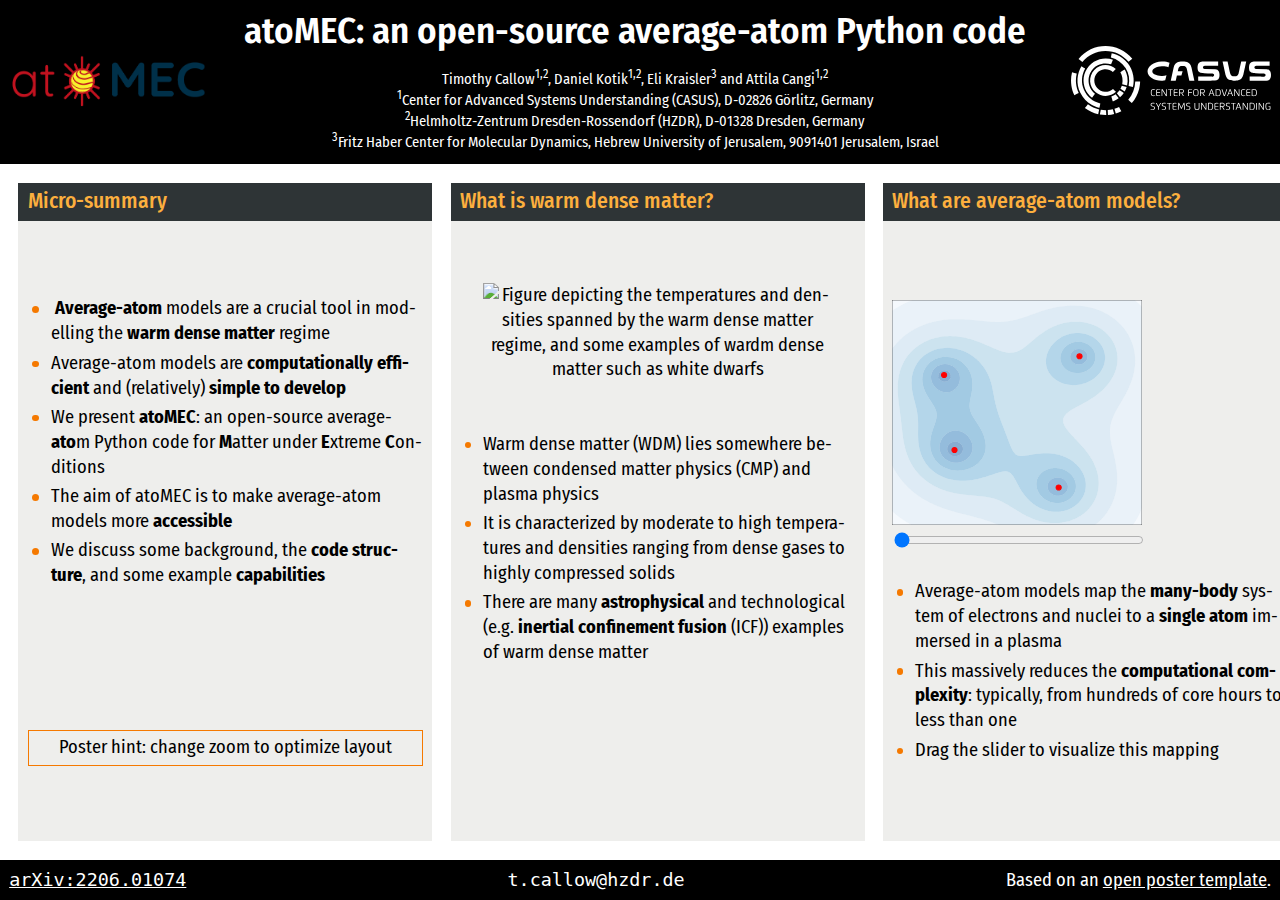
==== commit f3b11e3d: "Add final sections, missing links and tidy up" ====
--- a/scipy-poster/atoMEC.html
+++ b/scipy-poster/atoMEC.html
@@ -25,9 +25,9 @@
 	<h1 property="headline">atoMEC: an open-source average-atom Python code</h1>
         <address>
 	  <a property="author">Timothy Callow<sup>1,2</sup></1,2>, Daniel Kotik<sup>1,2</sup></1,2>, Eli Kraisler<sup>3</sup></3> and Attila Cangi<sup>1,2</sup></1,2>
-<br />  <sup>1</sup><a property="sourceOrganization">Center for Advanced Systems Understanding (CASUS)</1>
-<br />  <sup>2</sup><a property="sourceOrganization">Helmholtz-Zentrum Dresden-Rossendorf (HZDR)</2>
-<br />  <sup>3</sup><a property="sourceOrganization">Fritz Haber Center for Molecular Dynamics, Hebrew University of Jerusalem</3>
+<br />  <sup>1</sup><a property="sourceOrganization">Center for Advanced Systems Understanding (CASUS), D-02826 Görlitz, Germany</1>
+<br />  <sup>2</sup><a property="sourceOrganization">Helmholtz-Zentrum Dresden-Rossendorf (HZDR), D-01328 Dresden, Germany</2>
+<br />  <sup>3</sup><a property="sourceOrganization">Fritz Haber Center for Molecular Dynamics, Hebrew University of Jerusalem, 9091401 Jerusalem, Israel</3>
 </address>
 <span class="publication-info">
   <span property="publisher">Unpublished</span>,
@@ -51,18 +51,21 @@
     <ul>
       <li><strong> Average-atom </strong> models are a crucial tool in modelling the <strong> warm dense matter </strong> regime</li>
       <li>Average-atom models are <strong> computationally efficient </strong> and (relatively) <strong> simple to develop </strong></li>
-      <li>We present <strong>atoMEC</strong>: an open-source average <strong>ato</strong>m Python code for <strong>M</strong>atter under <strong>E</strong>xtreme <strong>C</strong>onditions</li>
+      <li>We present <strong>atoMEC</strong>: an open-source average-<strong>ato</strong>m Python code for <strong>M</strong>atter under <strong>E</strong>xtreme <strong>C</strong>onditions</li>
       <li>The aim of atoMEC is to make average-atom models more <strong>accessible</strong></li>
       <li>We discuss some background, the <strong>code structure</strong>, and some example <strong>capabilities</strong>
     </ul>
 
+    <p class="boxed center">Poster hint: change zoom to optimize layout</p>
+
   </article>
 
   <article><header><h3>What is warm dense matter?</h3></header>
-
-    
-  <div>
-    <img src="figures/WDM_figure.svg" width="350" alt="Figure depicting the temperatures and densities spanned by the warm dense matter regime, and some examples of wardm dense matter such as white dwarfs" style="width:350px">
+    
+    <div>
+      <figure>
+	<img src="figures/WDM_figure.svg" width="350" alt="Figure depicting the temperatures and densities spanned by the warm dense matter regime, and some examples of wardm dense matter such as white dwarfs" style="width:350px">
+   </figure>
     <br><br>
 	<ul>
 	  <li>Warm dense matter (WDM) lies somewhere between condensed matter physics (CMP) and plasma physics</li>
@@ -94,8 +97,8 @@
       <br><br>
 	<ul>
 	  <li>Average-atom models map the <strong> many-body</strong> system of electrons and nuclei to a <strong>single atom</strong> immersed in a plasma</li>
-	  <li>This massively reduces the computational complexity: typically, from hundreds of core hours to less than one
-	  <li>Drag the slider for a visualization of this mapping</li>
+	  <li>This massively reduces the <strong>computational complexity</strong>: typically, from hundreds of core hours to less than one
+	  <li>Drag the slider to visualize this mapping</li>
 	</ul>
 </div>
 
@@ -170,7 +173,7 @@
 </pre></div>
 
 <br>
-<p>The choice of exchange-correlation functionals (see corresponding paper) is handled by the <a href="https://tddft.org/programs/libxc/">LIBXC</a> library.</p>
+<p>The choice of exchange-correlation functionals (see corresponding <a href="https://arxiv.org/abs/2206.01074">paper</a>) is handled by the <a href="https://tddft.org/programs/libxc/">LIBXC</a> library.</p>
 </div>
 
 </article>
@@ -183,10 +186,11 @@
       The minimization of the grand free energy is handled by the <a href="https://atomec-project.github.io/atoMEC/api/atoMEC.html#atoMEC.models.ISModel.CalcEnergy"><code>ISModel.CalcEnergy</code></a> function.
       <br><br>
       
-    Suppose we want the 3 lowest-energy orbitals in the "n" and "l" directions (these denote quantum numbers), with a grid size of 1500 points:
-
-<div class="highlight"><pre><span>
-<span class="n">atoMEC.config</span><span class="o">.</span><span class="n">numcores</span> <span class="o">=</span> <span class="o">-</span><span class="mi">1</span>
+      Suppose we want the 3 lowest-energy orbitals in the "n" and "l" directions (these denote quantum numbers), with a grid size of 1500 points:
+      <br><br>
+
+<div class="highlight"><pre><span></span><span class="kn">from</span> <span class="nn">atoMEC</span> <span class="kn">import</span> <span class="n">config</span>
+<span class="n">config</span><span class="o">.</span><span class="n">numcores</span> <span class="o">=</span> <span class="o">-</span><span class="mi">1</span>  <span class="c1"># parallelize over all cores</span>
 <span class="n">SCF_out</span> <span class="o">=</span> <span class="n">model</span><span class="o">.</span><span class="n">CalcEnergy</span><span class="p">(</span>
     <span class="mi">3</span><span class="p">,</span>
     <span class="mi">3</span><span class="p">,</span>
@@ -194,13 +198,13 @@
 <span class="p">)</span>
 </pre></div>
 <br>
-      We use <a href="">SciPy</a> (<code>scipy.sparse</code>) to find the eigenvalues, <a href="">joblib</a> for parallelization, and SciPy and <a href="">NumPy</a> for various other tasks (root finding, integration, ...).
+      We use <a href="https://scipy.org/">SciPy</a> (<code>scipy.sparse</code>) to find the eigenvalues, <a href="https://joblib.readthedocs.io/en/latest/">joblib</a> for parallelization, and SciPy and <a href="https://numpy.org/">NumPy</a> for various other tasks (root finding, integration, ...).
     </div>
 </article>
 
 <article>
 
-  <header><h3>Case-study: metallization of Helium</h3></header>
+  <header><h3>Case-study: metallization of helium</h3></header>
 
   <ul>
     <li>In the outer layers of <strong>white dwarfs</strong>, Helium is expected to transition from <strong>insulating</strong> to <strong>metallic</strong> behaviour</li>
@@ -212,7 +216,7 @@
 </article>
 
 <article>
-  <header><h3>Helium density-of-states</h3></header>
+  <header><h3>Helium metallization: density-of-states</h3></header>
 
 <div>
     <figure>
@@ -225,8 +229,8 @@
    <br>
    <ul>
      <li>The <strong>density-of-states</strong> shows the permitted electron energy ranges</li>
-     <li>Drag the slider to see the band-gap narrow as density-increases</li>
-     <li>Insulator-to-metallic transition happens when band-gap disappears</li>
+     <li>Drag the slider to see the band-gap narrow as density increases (at fixed temperature 50 kK)</li>
+     <li>Insulator-to-metallic transition happens when band-gap <strong>vanishes</strong></li>
    </ul>
    </br>
 </div>
@@ -239,60 +243,41 @@
 </article>
 
 <article>
-    <header><h3>Helium: band-gap and ionization</h3></header>
+    <header><h3>Helium metallization: band-gap and ionization</h3></header>
     <figure>
       <div><img src="figures/He_bg.svg" alt="" width="350" style="width:350px"></img></div>
-   </figure>
-  
-</article>
-
-<article>
-  <header><h3>Mathematics</h3></header>
-
-  <p>This poster template loads <a href="https://www.mathjax.org/">MathJax</a> by default, so you can include inline math in backslash-parentheses <code>\( … \)</code> and display math in backslash-brackets <code>\[ … \]</code>:</p>
-
-  <p class="center">\((\lambda x. e) v \downarrow e[x/v]\) (β-reduction)</p>
-
-  \[\frac
-  {\langle \mathtt{expr}, s\rangle \Downarrow v}
-  {\langle \mathtt{var := expr}, s\rangle \downarrow s\left[\mathtt{var} \leftarrow v\right]}
-  \small{\text{Assign}}\]
-
-  <p>Using MathJax allows users of assistive technology to browse the equations.</p>
-</article>
-
-<article>
-  <header><h3>Additional styling</h3></header>
-
-  <p>The template's stylesheet defines a few extra CSS classes:</p>
-
-  <p class="boxed center"><code>.center</code><br/>
-    (horizontally centered text)</p>
-
-
-
-  
-  <p class="boxed justify-center"><code>.justify-center</code><br/>
-    (horizontally centered block)</p>
-
-  <div class="boxed center">
-    <div class="center columns" style="height: 3em">
-      <code style="align-self: start">.columns-top</code>
-      <code style="align-self: center">.columns-center</code>
-      <code style="align-self: end">.columns-bottom</code>
-    </div>
-    <span>(columns)</span>
-  </div>
-
-  <small>To customize column widths, use <a href="https://developer.mozilla.org/en-US/docs/Web/CSS/grid-template-columns"><code>grid-template-columns</code></a>; for example, for 40%/60% widths, use the following snippet:
-    <pre class="center">style="grid-template-columns: 40fr 60fr"</pre>
-  </small>
-</article>
-
-<figure style="flex-grow: 9999999">
-  <img style="width: 70%" src="logo.svg" alt="Project logo" />
-  <figcaption>A stand-alone figure to fill the remaining space.</figcaption>
-</figure>
+    </figure>
+
+    <ul>
+      <li>At 50 kK, the band-gap decreases linearly with density and closes at 5.5 g cm\(^{-3}\)</li>
+      <li>The <strong>ionization fraction</strong> - the fraction of delocalized (free) electrons - increases with density</li>
+      <li>This also correlates with higher conductivity</li>
+    </ul>
+  
+</article>
+
+
+<article>
+    <header><h3>Useful links</h3></header>
+
+    <ul>
+      <li>atoMEC <a href="https://github.com/atomec-project/atoMEC">source code</a> and <a href="https://atomec-project.github.io/atoMEC/">documentation</a>: contributions welcome!</li>
+      <li> <strong>Papers</strong>:
+	<ol>
+	  <li>Corresponding paper for this poster: <a href="https://arxiv.org/abs/2206.01074">arXiv:2206.01074</a></li>
+	  <li>First-principles derivation of an average-atom model: <a href="https://doi.org/10.1103/PhysRevResearch.4.023055">	10.1103/physrevresearch.4.023055</a></li>
+	  <li>Mean ionization state comparisons: <a href="https://arxiv.org/abs/2203.05863">arXiv:2203.05863</a></li>
+	</ol>
+      </li>
+      <li>Introductory <a href="https://github.com/atomec-project/notebooks/blob/main/Try_me.ipynb">notebook</a> for atoMEC</li>
+      <li><a href="https://github.com/atomec-project/Helium-white-dwarfs">Repository</a> for the helium band-gap calculations</li>
+      <li>More information about <a href="https://www.lanl.gov/projects/dense-plasma-theory/background/warm-dense-matter.php">warm dense matter</a> and our research at <a href="https://www.casus.science/research/matter-under-extreme-conditions/">CASUS</a></li>
+    </ul>
+    
+  
+</article>
+
+
 </main>
 
 <footer>
